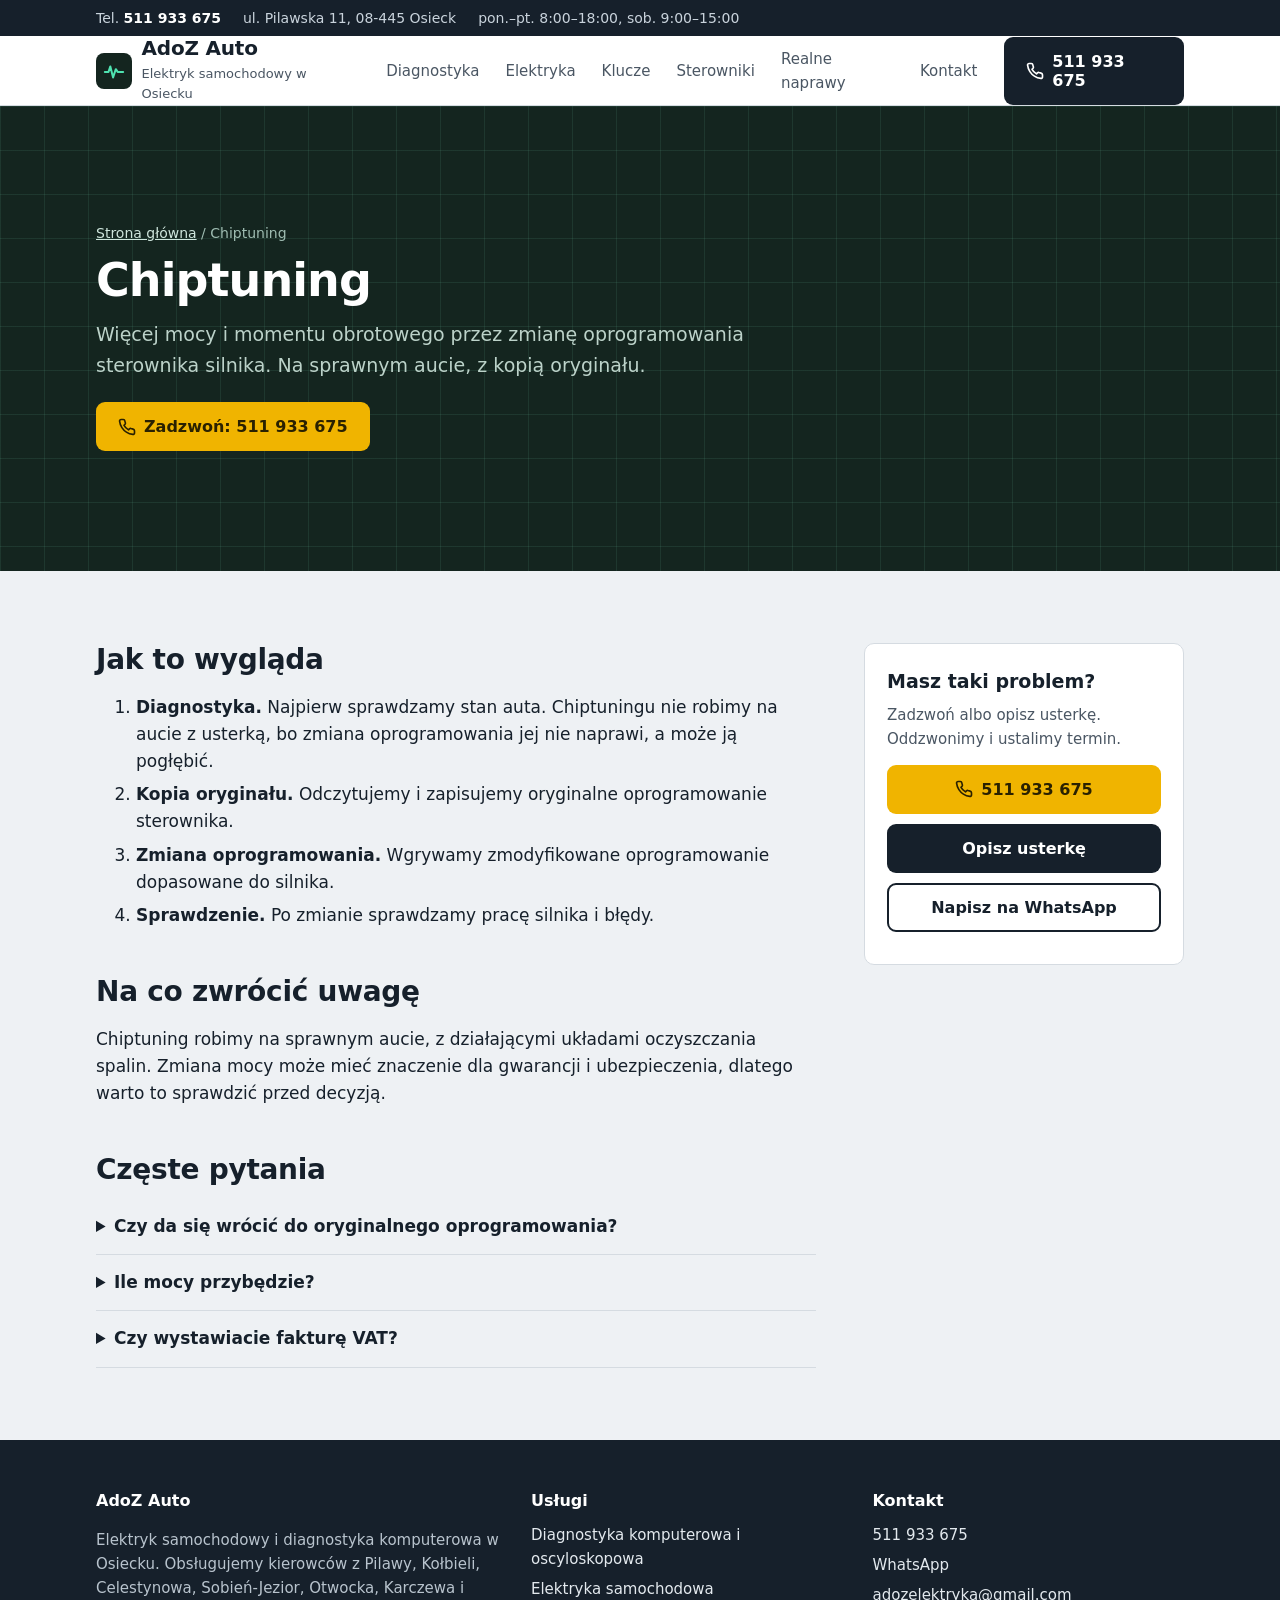
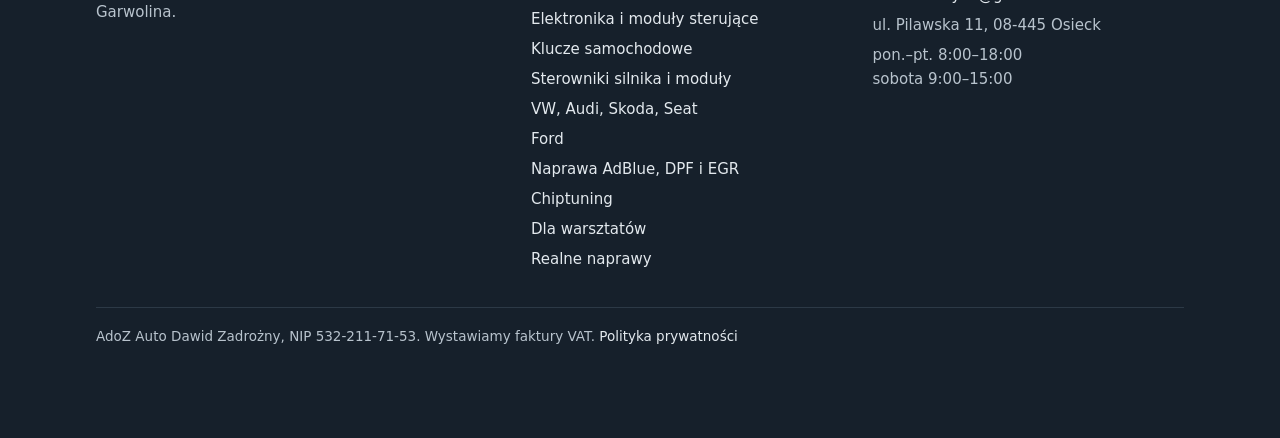
==== chiptuning.html @ 69044831 "Strona adozelektryka.pl na GitHub Pages Wszystkie podstrony usług, formularze otwierające WhatsApp z" ====
<!doctype html>
<html lang="pl" class="no-js">
<head>
<meta charset="utf-8">
<meta name="viewport" content="width=device-width,initial-scale=1">
<title>Chiptuning Osieck, Otwock, Garwolin | AdoZ Auto</title>
<meta name="description" content="Chiptuning, czyli zmiana oprogramowania sterownika silnika. Kopia oryginalnego oprogramowania przed zmianą, możliwość powrotu do ustawień seryjnych. Osieck i okolice.">
<link rel="canonical" href="https://adozelektryka.pl/chiptuning.html">
<meta property="og:type" content="website">
<meta property="og:locale" content="pl_PL">
<meta property="og:site_name" content="AdoZ Auto">
<meta property="og:title" content="Chiptuning Osieck, Otwock, Garwolin | AdoZ Auto">
<meta property="og:description" content="Chiptuning, czyli zmiana oprogramowania sterownika silnika. Kopia oryginalnego oprogramowania przed zmianą, możliwość powrotu do ustawień seryjnych. Osieck i okolice.">
<meta property="og:url" content="https://adozelektryka.pl/chiptuning.html">
<meta name="theme-color" content="#14251f">
<link rel="icon" href="favicon.svg" type="image/svg+xml">
<link rel="stylesheet" href="style.css">
<script type="application/ld+json">{"@context": "https://schema.org", "@type": "AutoRepair", "name": "AdoZ Auto — Elektryk Samochodowy Osieck", "url": "https://adozelektryka.pl/", "telephone": "+48511933675", "email": "adozelektryka@gmail.com", "address": {"@type": "PostalAddress", "streetAddress": "Pilawska 11", "postalCode": "08-445", "addressLocality": "Osieck", "addressRegion": "mazowieckie", "addressCountry": "PL"}, "openingHoursSpecification": [{"@type": "OpeningHoursSpecification", "dayOfWeek": ["Monday", "Tuesday", "Wednesday", "Thursday", "Friday"], "opens": "08:00", "closes": "18:00"}, {"@type": "OpeningHoursSpecification", "dayOfWeek": "Saturday", "opens": "09:00", "closes": "15:00"}], "areaServed": ["Osieck", "Pilawa", "Kołbiel", "Celestynów", "Sobienie-Jeziory", "Otwock", "Karczew", "Garwolin", "Góra Kalwaria"], "priceRange": "$$", "vatID": "PL5322117153"}</script>
</head>
<body>
<a class="skip" href="#tresc">Przejdź do treści</a>
<div class="topbar"><div class="wrap">
<span>Tel. <a href="tel:+48511933675">511 933 675</a></span>
<span>ul. Pilawska 11, 08-445 Osieck</span>
<span>pon.–pt. 8:00–18:00, sob. 9:00–15:00</span>
</div></div>
<header class="site-header"><div class="wrap">
<a class="brand" href="./"><span class="brand-mark"><svg width="22" height="22" viewBox="0 0 24 24" fill="none" stroke="#4fe3b0" stroke-width="2.2" stroke-linecap="round" stroke-linejoin="round" aria-hidden="true"><path d="M2 13h4l2-6 3 12 3-9 2 3h6"/></svg></span><span><span class="brand-name">AdoZ Auto</span><span class="brand-sub">Elektryk samochodowy w Osiecku</span></span></a>
<button class="nav-toggle" aria-expanded="false" aria-controls="nav">Menu</button>
<nav class="nav" id="nav" aria-label="Główne menu"><a href="diagnostyka-komputerowa.html">Diagnostyka</a><a href="elektryka-samochodowa.html">Elektryka</a><a href="klucze-samochodowe.html">Klucze</a><a href="sterowniki-i-moduly.html">Sterowniki</a><a href="realne-naprawy.html">Realne naprawy</a><a href="kontakt.html">Kontakt</a></nav>
<a class="btn btn-dark header-call" href="tel:+48511933675"><svg width="18" height="18" viewBox="0 0 24 24" fill="none" stroke="currentColor" stroke-width="2.2" stroke-linecap="round" stroke-linejoin="round" aria-hidden="true"><path d="M22 16.9v3a2 2 0 0 1-2.2 2 19.8 19.8 0 0 1-8.6-3.1 19.5 19.5 0 0 1-6-6A19.8 19.8 0 0 1 2.1 4.2 2 2 0 0 1 4.1 2h3a2 2 0 0 1 2 1.7c.1.9.4 1.8.7 2.7a2 2 0 0 1-.5 2.1L8 9.8a16 16 0 0 0 6 6l1.3-1.3a2 2 0 0 1 2.1-.4c.9.3 1.8.6 2.7.7a2 2 0 0 1 1.7 2z"/></svg>511 933 675</a>
</div></header>
<main id="tresc">

<section class="page-hero"><div class="wrap">
<div class="crumbs"><a href="./">Strona główna</a> / Chiptuning</div>
<h1>Chiptuning</h1><p>Więcej mocy i momentu obrotowego przez zmianę oprogramowania sterownika silnika. Na sprawnym aucie, z kopią oryginału.</p>
<a class="btn btn-wire" href="tel:+48511933675"><svg width="18" height="18" viewBox="0 0 24 24" fill="none" stroke="currentColor" stroke-width="2.2" stroke-linecap="round" stroke-linejoin="round" aria-hidden="true"><path d="M22 16.9v3a2 2 0 0 1-2.2 2 19.8 19.8 0 0 1-8.6-3.1 19.5 19.5 0 0 1-6-6A19.8 19.8 0 0 1 2.1 4.2 2 2 0 0 1 4.1 2h3a2 2 0 0 1 2 1.7c.1.9.4 1.8.7 2.7a2 2 0 0 1-.5 2.1L8 9.8a16 16 0 0 0 6 6l1.3-1.3a2 2 0 0 1 2.1-.4c.9.3 1.8.6 2.7.7a2 2 0 0 1 1.7 2z"/></svg>Zadzwoń: 511 933 675</a>
</div></section>
<section><div class="wrap layout"><article class="prose"><h2>Jak to wygląda</h2>
<ol>
<li><strong>Diagnostyka.</strong> Najpierw sprawdzamy stan auta. Chiptuningu nie robimy na aucie z usterką, bo zmiana oprogramowania jej nie naprawi, a może ją pogłębić.</li>
<li><strong>Kopia oryginału.</strong> Odczytujemy i zapisujemy oryginalne oprogramowanie sterownika.</li>
<li><strong>Zmiana oprogramowania.</strong> Wgrywamy zmodyfikowane oprogramowanie dopasowane do silnika.</li>
<li><strong>Sprawdzenie.</strong> Po zmianie sprawdzamy pracę silnika i błędy.</li>
</ol>
<h2>Na co zwrócić uwagę</h2>
<p>Chiptuning robimy na sprawnym aucie, z działającymi układami oczyszczania spalin. Zmiana mocy może mieć znaczenie dla gwarancji i ubezpieczenia, dlatego warto to sprawdzić przed decyzją.</p>
<h2>Częste pytania</h2>
<details><summary>Czy da się wrócić do oryginalnego oprogramowania?</summary><p>Tak. Przed zmianą zapisujemy kopię oryginału.</p></details>
<details><summary>Ile mocy przybędzie?</summary><p>To zależy od silnika i jego stanu. Zadzwoń i podaj model, rok i silnik.</p></details>
<details><summary>Czy wystawiacie fakturę VAT?</summary><p>Tak, dla klientów prywatnych i firm.</p></details></article><aside class="aside"><h2>Masz taki problem?</h2><p>Zadzwoń albo opisz usterkę. Oddzwonimy i ustalimy termin.</p>
<a class="btn btn-wire" href="tel:+48511933675"><svg width="18" height="18" viewBox="0 0 24 24" fill="none" stroke="currentColor" stroke-width="2.2" stroke-linecap="round" stroke-linejoin="round" aria-hidden="true"><path d="M22 16.9v3a2 2 0 0 1-2.2 2 19.8 19.8 0 0 1-8.6-3.1 19.5 19.5 0 0 1-6-6A19.8 19.8 0 0 1 2.1 4.2 2 2 0 0 1 4.1 2h3a2 2 0 0 1 2 1.7c.1.9.4 1.8.7 2.7a2 2 0 0 1-.5 2.1L8 9.8a16 16 0 0 0 6 6l1.3-1.3a2 2 0 0 1 2.1-.4c.9.3 1.8.6 2.7.7a2 2 0 0 1 1.7 2z"/></svg>511 933 675</a>
<a class="btn btn-dark" href="kontakt.html#zgloszenie">Opisz usterkę</a>
<a class="btn btn-line" href="https://wa.me/48511933675">Napisz na WhatsApp</a></aside></div></section>
</main>
<footer class="site-footer"><div class="wrap">
<div class="cols">
<div>
<h2>AdoZ Auto</h2>
<p>Elektryk samochodowy i diagnostyka komputerowa w Osiecku. Obsługujemy kierowców z Pilawy, Kołbieli, Celestynowa, Sobień-Jezior, Otwocka, Karczewa i Garwolina.</p>
</div>
<div>
<h2>Usługi</h2>
<ul>
<li><a href="diagnostyka-komputerowa.html">Diagnostyka komputerowa i oscyloskopowa</a></li>
<li><a href="elektryka-samochodowa.html">Elektryka samochodowa</a></li>
<li><a href="elektronika-moduly.html">Elektronika i moduły sterujące</a></li>
<li><a href="klucze-samochodowe.html">Klucze samochodowe</a></li>
<li><a href="sterowniki-i-moduly.html">Sterowniki silnika i moduły</a></li>
<li><a href="vag-diagnostyka-i-kodowanie.html">VW, Audi, Skoda, Seat</a></li>
<li><a href="ford-diagnostyka-i-programowanie.html">Ford</a></li>
<li><a href="naprawa-adblue-dpf-egr.html">Naprawa AdBlue, DPF i EGR</a></li>
<li><a href="chiptuning.html">Chiptuning</a></li>
<li><a href="dla-warsztatow.html">Dla warsztatów</a></li>
<li><a href="realne-naprawy.html">Realne naprawy</a></li>
</ul>
</div>
<div>
<h2>Kontakt</h2>
<ul>
<li><a href="tel:+48511933675">511 933 675</a></li>
<li><a href="https://wa.me/48511933675">WhatsApp</a></li>
<li><a href="mailto:adozelektryka@gmail.com">adozelektryka@gmail.com</a></li>
<li>ul. Pilawska 11, 08-445 Osieck</li>
<li>pon.–pt. 8:00–18:00<br>sobota 9:00–15:00</li>
</ul>
</div>
</div>
<div class="legal">AdoZ Auto Dawid Zadrożny, NIP 532-211-71-53. Wystawiamy faktury VAT. <a href="polityka-prywatnosci.html">Polityka prywatności</a></div>
</div></footer>
<div class="callbar"><a class="btn btn-wire" href="tel:+48511933675"><svg width="18" height="18" viewBox="0 0 24 24" fill="none" stroke="currentColor" stroke-width="2.2" stroke-linecap="round" stroke-linejoin="round" aria-hidden="true"><path d="M22 16.9v3a2 2 0 0 1-2.2 2 19.8 19.8 0 0 1-8.6-3.1 19.5 19.5 0 0 1-6-6A19.8 19.8 0 0 1 2.1 4.2 2 2 0 0 1 4.1 2h3a2 2 0 0 1 2 1.7c.1.9.4 1.8.7 2.7a2 2 0 0 1-.5 2.1L8 9.8a16 16 0 0 0 6 6l1.3-1.3a2 2 0 0 1 2.1-.4c.9.3 1.8.6 2.7.7a2 2 0 0 1 1.7 2z"/></svg>Zadzwoń</a><a class="btn btn-dark" href="kontakt.html#zgloszenie">Zgłoś usterkę</a></div>
<script src="main.js"></script>
</body>
</html>
---- style.css ----
/* AdoZ Auto — elektryk samochodowy Osieck */
:root{
  --ink:#16202b;
  --ink-soft:#4a5663;
  --paper:#eef1f4;
  --card:#ffffff;
  --line:#d5dbe1;
  --scope:#14251f;
  --scope-grid:rgba(120,220,180,.10);
  --trace:#4fe3b0;
  --wire:#f0b400;
  --wire-ink:#2a2100;
  --ok:#1d7a52;
  --err:#b42318;
  --radius:10px;
  --max:1120px;
  --font:system-ui,-apple-system,"Segoe UI",Roboto,"Helvetica Neue",Arial,sans-serif;
}
*{box-sizing:border-box}
[hidden]{display:none!important}
html{scroll-behavior:smooth}
@media (prefers-reduced-motion:reduce){html{scroll-behavior:auto}*{animation:none!important;transition:none!important}}
body{margin:0;font-family:var(--font);color:var(--ink);background:var(--paper);font-size:17px;line-height:1.6;-webkit-font-smoothing:antialiased}
img{max-width:100%;height:auto;display:block}
a{color:inherit}
:focus-visible{outline:3px solid var(--wire);outline-offset:2px;border-radius:4px}
.wrap{max-width:var(--max);margin:0 auto;padding:0 16px}
.skip{position:absolute;left:-9999px}.skip:focus{left:16px;top:8px;background:#fff;padding:8px 12px;z-index:100}

/* top bar */
.topbar{background:var(--ink);color:#c9d3dc;font-size:14px}
.topbar .wrap{display:flex;flex-wrap:wrap;gap:4px 22px;padding-top:7px;padding-bottom:7px}
.topbar a{color:#fff;text-decoration:none;font-weight:600}

/* header */
.site-header{background:var(--card);border-bottom:1px solid var(--line);position:sticky;top:0;z-index:50}
.site-header .wrap{display:flex;align-items:center;justify-content:space-between;gap:16px;min-height:64px}
.brand{display:flex;align-items:center;gap:10px;text-decoration:none}
.brand-mark{width:36px;height:36px;border-radius:8px;background:var(--scope);display:grid;place-items:center}
.brand-name{font-weight:800;font-size:20px;letter-spacing:-.01em;line-height:1.1}
.brand-sub{display:block;font-size:13px;font-weight:500;color:var(--ink-soft)}
.nav{display:flex;gap:4px;align-items:center}
.nav a{text-decoration:none;padding:8px 11px;border-radius:8px;font-size:15px;font-weight:500;color:var(--ink-soft)}
.nav a:hover,.nav a[aria-current=page]{color:var(--ink);background:var(--paper)}
.nav-toggle{display:none;background:none;border:1px solid var(--line);border-radius:8px;padding:8px 12px;font:inherit;font-size:15px;cursor:pointer}
@media (max-width:900px){
  .nav-toggle{display:block}
  .nav{display:none;position:absolute;top:100%;left:0;right:0;background:var(--card);flex-direction:column;align-items:stretch;padding:8px 16px 16px;border-bottom:1px solid var(--line)}
  .nav.open{display:flex}
  .nav a{padding:12px}
}

/* buttons */
.btn{display:inline-flex;align-items:center;justify-content:center;gap:8px;padding:13px 20px;border-radius:9px;font:inherit;font-weight:700;font-size:16px;text-decoration:none;border:2px solid transparent;cursor:pointer;line-height:1.2}
.btn-wire{background:var(--wire);color:var(--wire-ink)}
.btn-wire:hover{background:#ffc61a}
.btn-line{border-color:currentColor;color:inherit;background:transparent}
.btn-line:hover{background:rgba(255,255,255,.08)}
.btn-dark{background:var(--ink);color:#fff}
.btn-dark:hover{background:#26323f}
.btn svg{flex:none}

/* hero — the scope screen */
.hero{background:var(--scope);color:#e8f2ee;position:relative;overflow:hidden}
.hero::before{content:"";position:absolute;inset:0;background-image:linear-gradient(var(--scope-grid) 1px,transparent 1px),linear-gradient(90deg,var(--scope-grid) 1px,transparent 1px);background-size:44px 44px;pointer-events:none}
.hero .wrap{position:relative;display:grid;grid-template-columns:1.25fr .9fr;gap:40px;padding-top:56px;padding-bottom:110px}
.hero h1{font-size:clamp(32px,5vw,52px);line-height:1.08;letter-spacing:-.02em;margin:0 0 18px;color:#fff;max-width:16ch}
.hero .lead{font-size:19px;color:#bcd2c9;max-width:56ch;margin:0 0 26px}
.hero-actions{display:flex;flex-wrap:wrap;gap:12px;margin-bottom:26px}
.hero-facts{list-style:none;margin:0;padding:0;display:flex;flex-wrap:wrap;gap:10px 26px;font-size:15px;color:#bcd2c9}
.hero-facts strong{color:#fff}
.trace{position:absolute;left:0;right:0;bottom:0;height:120px;width:100%}
.trace path{fill:none;stroke:var(--trace);stroke-width:2.2;stroke-linejoin:round;filter:drop-shadow(0 0 6px rgba(79,227,176,.55))}
@media (prefers-reduced-motion:no-preference){
  .trace path{stroke-dasharray:2600;stroke-dashoffset:2600;animation:draw 2.4s ease-out .2s forwards}
  @keyframes draw{to{stroke-dashoffset:0}}
}
@media (max-width:900px){.hero .wrap{grid-template-columns:1fr;padding-top:36px;gap:28px}}

/* callback card */
.callback{background:var(--card);color:var(--ink);border-radius:var(--radius);padding:24px;align-self:start;box-shadow:0 12px 40px rgba(0,0,0,.35)}
.callback h2{font-size:21px;margin:0 0 4px;line-height:1.25}
.callback p{margin:0 0 16px;color:var(--ink-soft);font-size:15px}

/* forms */
label{display:block;font-weight:600;font-size:15px;margin:0 0 6px}
.field{margin-bottom:14px}
input[type=text],input[type=tel],input[type=email],select,textarea{width:100%;font:inherit;font-size:16px;padding:12px 13px;border:1.5px solid var(--line);border-radius:8px;background:#fff;color:var(--ink)}
input:focus,select:focus,textarea:focus{outline:none;border-color:var(--ink)}
textarea{min-height:110px;resize:vertical}
.hint{font-weight:400;color:var(--ink-soft);font-size:14px}
.consent{display:flex;gap:10px;align-items:flex-start;font-size:13.5px;line-height:1.45;color:var(--ink-soft);font-weight:400;margin:6px 0 16px}
.consent input{margin-top:3px;width:18px;height:18px;flex:none}
.hp{position:absolute;left:-10000px;width:1px;height:1px;overflow:hidden}
.form-error{color:var(--err);font-size:14px;margin:-6px 0 12px;display:none}
.form-error.show{display:block}

/* sections */
section{padding:72px 0}
.section-head{max-width:680px;margin-bottom:34px}
.section-head h2{font-size:clamp(26px,3.4vw,36px);line-height:1.15;letter-spacing:-.015em;margin:0 0 10px}
.section-head p{margin:0;color:var(--ink-soft);font-size:18px}
.alt{background:var(--card)}

/* services */
.services{display:grid;grid-template-columns:repeat(3,1fr);gap:20px}
.service{background:var(--card);border:1px solid var(--line);border-radius:var(--radius);padding:26px;display:flex;flex-direction:column;text-decoration:none}
.service:hover{border-color:var(--ink)}
.service h3{font-size:21px;margin:14px 0 8px;line-height:1.25}
.service p{margin:0 0 16px;color:var(--ink-soft);font-size:16px}
.service .more{margin-top:auto;font-weight:700;text-decoration:underline;text-underline-offset:3px}
.ico{width:46px;height:46px;border-radius:9px;background:var(--scope);display:grid;place-items:center}
@media (max-width:900px){.services{grid-template-columns:1fr}}

/* symptoms */
.symptoms{display:grid;grid-template-columns:repeat(2,1fr);gap:0 40px;list-style:none;margin:0;padding:0}
.symptoms li{padding:15px 0 15px 30px;border-bottom:1px solid var(--line);position:relative}
.symptoms li::before{content:"";position:absolute;left:0;top:23px;width:14px;height:8px;border-left:2px solid var(--ok);border-bottom:2px solid var(--ok);transform:rotate(-45deg)}
.symptoms strong{display:block}
.symptoms span{color:var(--ink-soft);font-size:15px}
@media (max-width:760px){.symptoms{grid-template-columns:1fr}}

/* process — a real sequence */
.steps{counter-reset:s;display:grid;grid-template-columns:repeat(4,1fr);gap:0;list-style:none;margin:0;padding:0;border-top:3px solid var(--ink)}
.steps li{counter-increment:s;padding:22px 22px 6px 0}
.steps li::before{content:counter(s);display:grid;place-items:center;width:34px;height:34px;border-radius:50%;background:var(--wire);color:var(--wire-ink);font-weight:800;margin:-40px 0 14px}
.steps h3{margin:0 0 6px;font-size:19px}
.steps p{margin:0;color:var(--ink-soft);font-size:15.5px}
@media (max-width:900px){.steps{grid-template-columns:1fr 1fr;row-gap:30px}}
@media (max-width:560px){.steps{grid-template-columns:1fr}}

/* reasons */
.reasons{display:grid;grid-template-columns:repeat(2,1fr);gap:22px 40px}
.reasons h3{margin:0 0 4px;font-size:19px}
.reasons p{margin:0;color:var(--ink-soft)}
@media (max-width:760px){.reasons{grid-template-columns:1fr}}

/* reviews band */
.reviews{background:var(--ink);color:#fff;border-radius:var(--radius);padding:34px;display:flex;flex-wrap:wrap;align-items:center;justify-content:space-between;gap:20px}
.reviews .score{font-size:46px;font-weight:800;line-height:1}
.stars{color:var(--wire);font-size:22px;letter-spacing:2px}
.reviews p{margin:4px 0 0;color:#c9d3dc}
.reviews .btns{display:flex;flex-wrap:wrap;gap:10px}

/* multistep form */
.ticket{background:var(--card);border:1px solid var(--line);border-radius:var(--radius);padding:30px;max-width:760px}
.progress{display:flex;gap:6px;margin-bottom:22px}
.progress span{flex:1;height:5px;border-radius:3px;background:var(--line)}
.progress span.on{background:var(--ink)}
.step-title{font-size:22px;margin:0 0 4px}
.step-sub{margin:0 0 20px;color:var(--ink-soft)}
.fs{border:0;padding:0;margin:0;min-width:0}
.fs[hidden]{display:none}
.grid2{display:grid;grid-template-columns:1fr 1fr;gap:0 16px}
@media (max-width:560px){.grid2{grid-template-columns:1fr}}
.chips{display:flex;flex-wrap:wrap;gap:8px;margin-bottom:16px}
.chip{position:relative}
.chip input{position:absolute;opacity:0}
.chip span{display:inline-block;padding:9px 14px;border:1.5px solid var(--line);border-radius:999px;font-size:15px;cursor:pointer;background:#fff;font-weight:500}
.chip input:checked+span{background:var(--ink);border-color:var(--ink);color:#fff}
.chip input:focus-visible+span{outline:3px solid var(--wire);outline-offset:2px}
.legend{font-weight:600;font-size:15px;margin:0 0 8px}
.step-nav{display:flex;justify-content:space-between;gap:12px;margin-top:8px}
.no-js .fs[hidden]{display:block!important}
.no-js .step-nav,.no-js .progress{display:none}

/* contact */
.contact-grid{display:grid;grid-template-columns:1fr 1.2fr;gap:30px;align-items:start}
@media (max-width:900px){.contact-grid{grid-template-columns:1fr}}
.contact-list{list-style:none;margin:0 0 22px;padding:0}
.contact-list li{padding:12px 0;border-bottom:1px solid var(--line)}
.contact-list .k{display:block;font-size:14px;color:var(--ink-soft)}
.contact-list a{font-weight:700;font-size:18px;text-decoration:none}
.hours{width:100%;border-collapse:collapse;font-size:16px}
.hours td{padding:6px 0}.hours td:last-child{text-align:right;font-weight:600}
.map{width:100%;aspect-ratio:4/3;border:0;border-radius:var(--radius);background:#dfe5ea}

/* subpages */
.page-hero{background:var(--scope);color:#e8f2ee;position:relative;overflow:hidden}
.page-hero::before{content:"";position:absolute;inset:0;background-image:linear-gradient(var(--scope-grid) 1px,transparent 1px),linear-gradient(90deg,var(--scope-grid) 1px,transparent 1px);background-size:44px 44px}
.page-hero .wrap{position:relative;padding-top:44px;padding-bottom:48px}
.crumbs{font-size:14px;color:#9fbdb2;margin-bottom:10px}
.crumbs a{color:#cfe6dd}
.page-hero h1{font-size:clamp(30px,4.4vw,46px);line-height:1.1;letter-spacing:-.02em;margin:0 0 14px;color:#fff;max-width:20ch}
.page-hero p{font-size:19px;color:#bcd2c9;max-width:60ch;margin:0 0 22px}
.prose{max-width:720px}
.prose h2{font-size:28px;line-height:1.2;margin:46px 0 12px;letter-spacing:-.01em}
.prose h2:first-child{margin-top:0}
.prose h3{font-size:20px;margin:26px 0 6px}
.prose ul{padding-left:20px}.prose li{margin:6px 0}
.layout{display:grid;grid-template-columns:1fr 320px;gap:44px;align-items:start}
.aside{position:sticky;top:90px;background:var(--card);border:1px solid var(--line);border-radius:var(--radius);padding:22px}
.aside h2{font-size:19px;margin:0 0 6px}
.aside p{margin:0 0 14px;color:var(--ink-soft);font-size:15px}
.aside .btn{width:100%;margin-bottom:10px}
@media (max-width:900px){.layout{grid-template-columns:1fr}.aside{position:static}}
details{border-bottom:1px solid var(--line);padding:14px 0}
summary{font-weight:700;cursor:pointer;font-size:17px}
details p{margin:10px 0 0;color:var(--ink-soft)}
.empty{background:var(--card);border:1.5px dashed var(--line);border-radius:var(--radius);padding:34px;max-width:720px}
.empty h2{margin:0 0 8px;font-size:22px}
.empty p{margin:0 0 18px;color:var(--ink-soft)}

/* footer */
.site-footer{background:var(--ink);color:#b8c3cd;font-size:15px;padding:48px 0 90px}
.site-footer .cols{display:grid;grid-template-columns:1.3fr 1fr 1fr;gap:30px}
.site-footer h2{color:#fff;font-size:16px;margin:0 0 10px}
.site-footer ul{list-style:none;padding:0;margin:0}
.site-footer li{margin:6px 0}
.site-footer a{color:#e3e9ee;text-decoration:none}
.site-footer a:hover{text-decoration:underline}
.legal{border-top:1px solid #2c3946;margin-top:30px;padding-top:18px;font-size:13.5px}
@media (max-width:760px){.site-footer .cols{grid-template-columns:1fr}}

@media (max-width:900px){.site-header .header-call{display:none}}
legend.step-title{font-weight:800;padding:0}

/* sticky mobile call bar */
.callbar{display:none}
@media (max-width:760px){
  .callbar{display:grid;grid-template-columns:1fr 1fr;gap:8px;position:fixed;left:0;right:0;bottom:0;padding:10px 12px calc(10px + env(safe-area-inset-bottom));background:var(--card);border-top:1px solid var(--line);z-index:60}
  .callbar .btn{padding:12px 10px;font-size:15px}
}
.form-note{font-size:13.5px;line-height:1.45;color:var(--ink-soft);margin:12px 0 0}
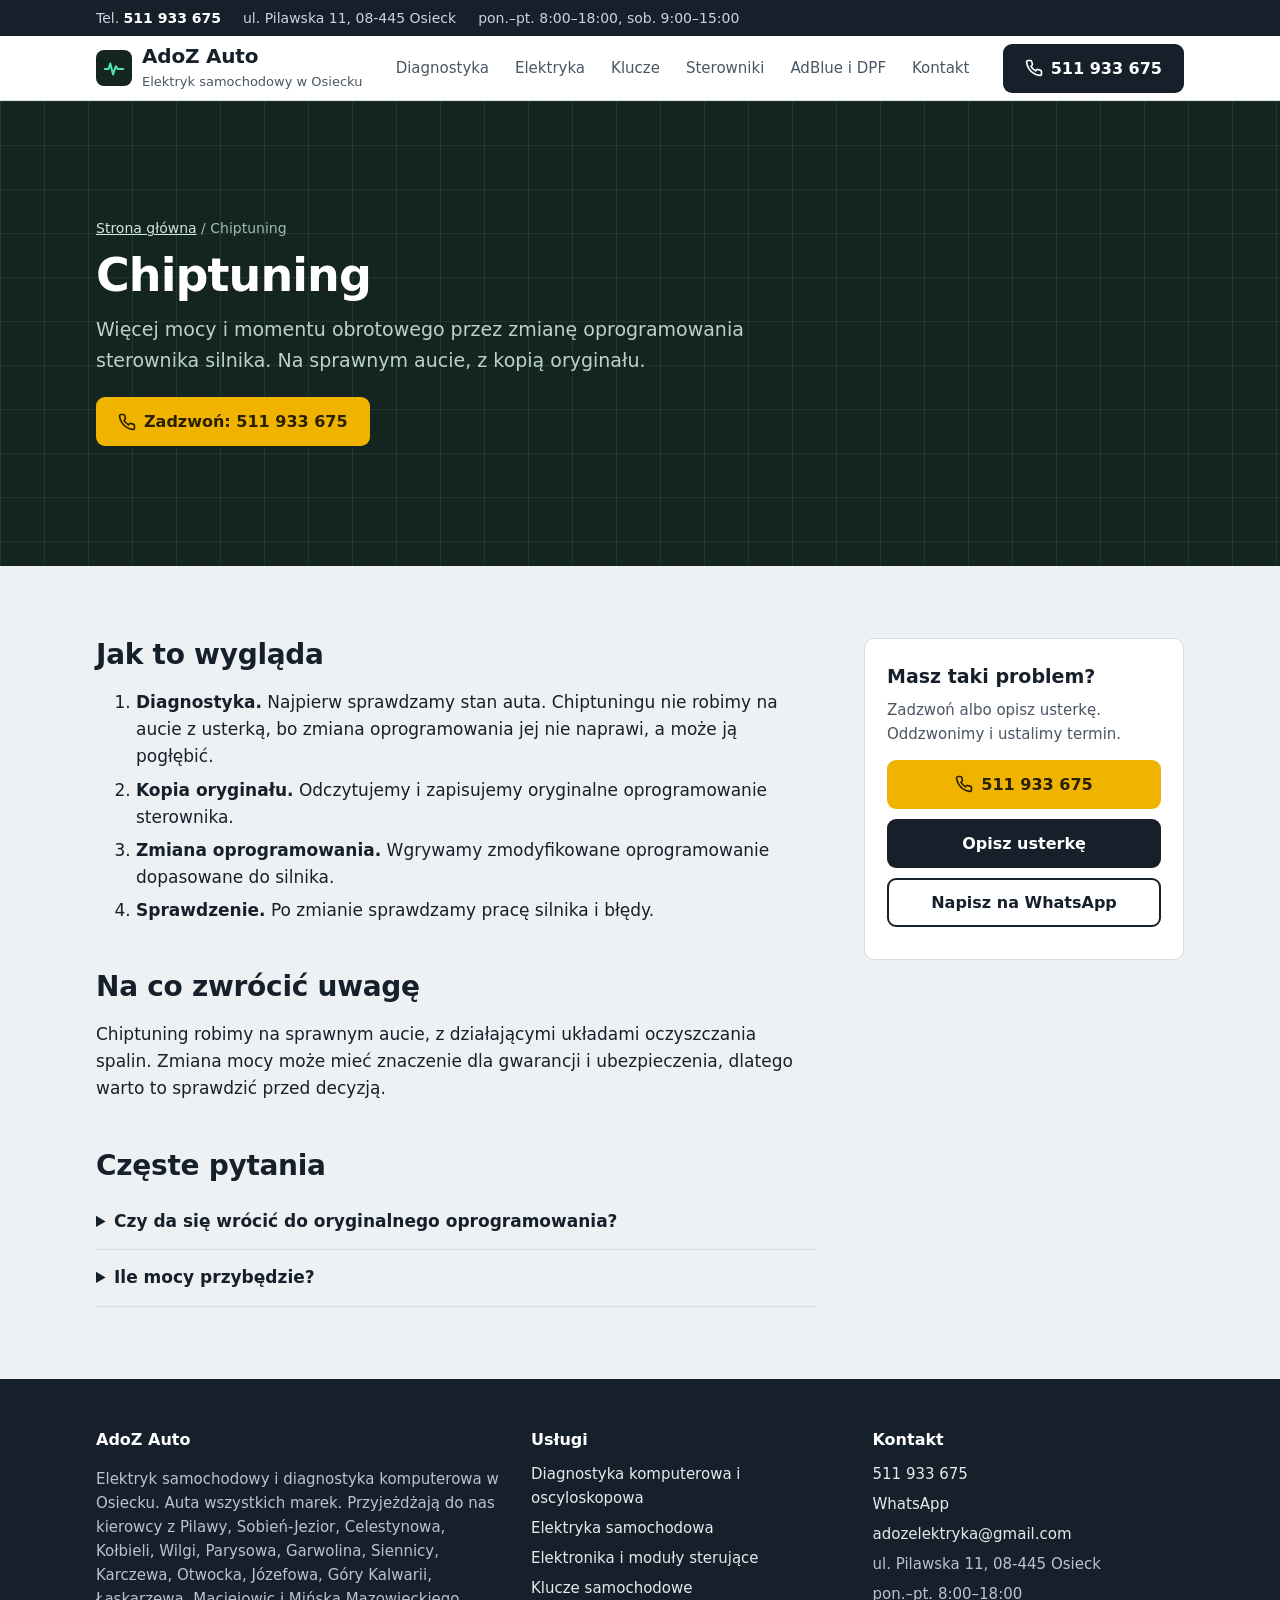
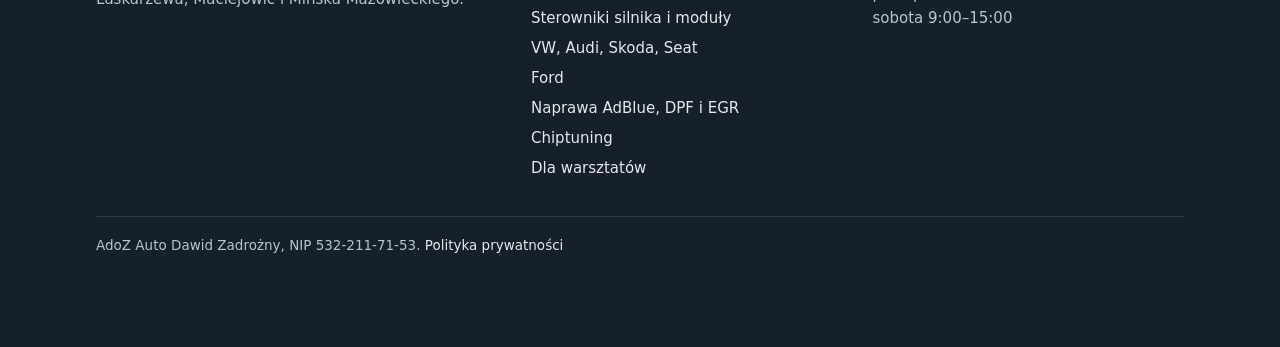
==== commit 3368e1bd: "Treść: bez faktury VAT, wszystkie marki, godziny w nagłówku, więcej miejscowości; Realne naprawy ukr" ====
--- a/chiptuning.html
+++ b/chiptuning.html
@@ -12,10 +12,15 @@
 <meta property="og:title" content="Chiptuning Osieck, Otwock, Garwolin | AdoZ Auto">
 <meta property="og:description" content="Chiptuning, czyli zmiana oprogramowania sterownika silnika. Kopia oryginalnego oprogramowania przed zmianą, możliwość powrotu do ustawień seryjnych. Osieck i okolice.">
 <meta property="og:url" content="https://adozelektryka.pl/chiptuning.html">
+<meta property="og:image" content="https://adozelektryka.pl/og.png">
+<meta property="og:image:width" content="1200">
+<meta property="og:image:height" content="630">
+<meta property="og:image:alt" content="AdoZ Auto, elektryk samochodowy w Osiecku, tel. 511 933 675">
+<meta name="twitter:card" content="summary_large_image">
 <meta name="theme-color" content="#14251f">
 <link rel="icon" href="favicon.svg" type="image/svg+xml">
 <link rel="stylesheet" href="style.css">
-<script type="application/ld+json">{"@context": "https://schema.org", "@type": "AutoRepair", "name": "AdoZ Auto — Elektryk Samochodowy Osieck", "url": "https://adozelektryka.pl/", "telephone": "+48511933675", "email": "adozelektryka@gmail.com", "address": {"@type": "PostalAddress", "streetAddress": "Pilawska 11", "postalCode": "08-445", "addressLocality": "Osieck", "addressRegion": "mazowieckie", "addressCountry": "PL"}, "openingHoursSpecification": [{"@type": "OpeningHoursSpecification", "dayOfWeek": ["Monday", "Tuesday", "Wednesday", "Thursday", "Friday"], "opens": "08:00", "closes": "18:00"}, {"@type": "OpeningHoursSpecification", "dayOfWeek": "Saturday", "opens": "09:00", "closes": "15:00"}], "areaServed": ["Osieck", "Pilawa", "Kołbiel", "Celestynów", "Sobienie-Jeziory", "Otwock", "Karczew", "Garwolin", "Góra Kalwaria"], "priceRange": "$$", "vatID": "PL5322117153"}</script>
+<script type="application/ld+json">{"@context": "https://schema.org", "@type": "AutoRepair", "name": "AdoZ Auto — Elektryk Samochodowy Osieck", "url": "https://adozelektryka.pl/", "telephone": "+48511933675", "email": "adozelektryka@gmail.com", "address": {"@type": "PostalAddress", "streetAddress": "Pilawska 11", "postalCode": "08-445", "addressLocality": "Osieck", "addressRegion": "mazowieckie", "addressCountry": "PL"}, "openingHoursSpecification": [{"@type": "OpeningHoursSpecification", "dayOfWeek": ["Monday", "Tuesday", "Wednesday", "Thursday", "Friday"], "opens": "08:00", "closes": "18:00"}, {"@type": "OpeningHoursSpecification", "dayOfWeek": "Saturday", "opens": "09:00", "closes": "15:00"}], "areaServed": ["Osieck", "Pilawa", "Sobienie-Jeziory", "Celestynów", "Kołbiel", "Wilga", "Parysów", "Garwolin", "Siennica", "Karczew", "Otwock", "Józefów", "Góra Kalwaria", "Łaskarzew", "Maciejowice", "Mińsk Mazowiecki"]}</script>
 </head>
 <body>
 <a class="skip" href="#tresc">Przejdź do treści</a>
@@ -27,7 +32,7 @@
 <header class="site-header"><div class="wrap">
 <a class="brand" href="./"><span class="brand-mark"><svg width="22" height="22" viewBox="0 0 24 24" fill="none" stroke="#4fe3b0" stroke-width="2.2" stroke-linecap="round" stroke-linejoin="round" aria-hidden="true"><path d="M2 13h4l2-6 3 12 3-9 2 3h6"/></svg></span><span><span class="brand-name">AdoZ Auto</span><span class="brand-sub">Elektryk samochodowy w Osiecku</span></span></a>
 <button class="nav-toggle" aria-expanded="false" aria-controls="nav">Menu</button>
-<nav class="nav" id="nav" aria-label="Główne menu"><a href="diagnostyka-komputerowa.html">Diagnostyka</a><a href="elektryka-samochodowa.html">Elektryka</a><a href="klucze-samochodowe.html">Klucze</a><a href="sterowniki-i-moduly.html">Sterowniki</a><a href="realne-naprawy.html">Realne naprawy</a><a href="kontakt.html">Kontakt</a></nav>
+<nav class="nav" id="nav" aria-label="Główne menu"><a href="diagnostyka-komputerowa.html">Diagnostyka</a><a href="elektryka-samochodowa.html">Elektryka</a><a href="klucze-samochodowe.html">Klucze</a><a href="sterowniki-i-moduly.html">Sterowniki</a><a href="naprawa-adblue-dpf-egr.html">AdBlue i DPF</a><a href="kontakt.html">Kontakt</a></nav>
 <a class="btn btn-dark header-call" href="tel:+48511933675"><svg width="18" height="18" viewBox="0 0 24 24" fill="none" stroke="currentColor" stroke-width="2.2" stroke-linecap="round" stroke-linejoin="round" aria-hidden="true"><path d="M22 16.9v3a2 2 0 0 1-2.2 2 19.8 19.8 0 0 1-8.6-3.1 19.5 19.5 0 0 1-6-6A19.8 19.8 0 0 1 2.1 4.2 2 2 0 0 1 4.1 2h3a2 2 0 0 1 2 1.7c.1.9.4 1.8.7 2.7a2 2 0 0 1-.5 2.1L8 9.8a16 16 0 0 0 6 6l1.3-1.3a2 2 0 0 1 2.1-.4c.9.3 1.8.6 2.7.7a2 2 0 0 1 1.7 2z"/></svg>511 933 675</a>
 </div></header>
 <main id="tresc">
@@ -48,8 +53,7 @@
 <p>Chiptuning robimy na sprawnym aucie, z działającymi układami oczyszczania spalin. Zmiana mocy może mieć znaczenie dla gwarancji i ubezpieczenia, dlatego warto to sprawdzić przed decyzją.</p>
 <h2>Częste pytania</h2>
 <details><summary>Czy da się wrócić do oryginalnego oprogramowania?</summary><p>Tak. Przed zmianą zapisujemy kopię oryginału.</p></details>
-<details><summary>Ile mocy przybędzie?</summary><p>To zależy od silnika i jego stanu. Zadzwoń i podaj model, rok i silnik.</p></details>
-<details><summary>Czy wystawiacie fakturę VAT?</summary><p>Tak, dla klientów prywatnych i firm.</p></details></article><aside class="aside"><h2>Masz taki problem?</h2><p>Zadzwoń albo opisz usterkę. Oddzwonimy i ustalimy termin.</p>
+<details><summary>Ile mocy przybędzie?</summary><p>To zależy od silnika i jego stanu. Zadzwoń i podaj model, rok i silnik.</p></details></article><aside class="aside"><h2>Masz taki problem?</h2><p>Zadzwoń albo opisz usterkę. Oddzwonimy i ustalimy termin.</p>
 <a class="btn btn-wire" href="tel:+48511933675"><svg width="18" height="18" viewBox="0 0 24 24" fill="none" stroke="currentColor" stroke-width="2.2" stroke-linecap="round" stroke-linejoin="round" aria-hidden="true"><path d="M22 16.9v3a2 2 0 0 1-2.2 2 19.8 19.8 0 0 1-8.6-3.1 19.5 19.5 0 0 1-6-6A19.8 19.8 0 0 1 2.1 4.2 2 2 0 0 1 4.1 2h3a2 2 0 0 1 2 1.7c.1.9.4 1.8.7 2.7a2 2 0 0 1-.5 2.1L8 9.8a16 16 0 0 0 6 6l1.3-1.3a2 2 0 0 1 2.1-.4c.9.3 1.8.6 2.7.7a2 2 0 0 1 1.7 2z"/></svg>511 933 675</a>
 <a class="btn btn-dark" href="kontakt.html#zgloszenie">Opisz usterkę</a>
 <a class="btn btn-line" href="https://wa.me/48511933675">Napisz na WhatsApp</a></aside></div></section>
@@ -58,7 +62,7 @@
 <div class="cols">
 <div>
 <h2>AdoZ Auto</h2>
-<p>Elektryk samochodowy i diagnostyka komputerowa w Osiecku. Obsługujemy kierowców z Pilawy, Kołbieli, Celestynowa, Sobień-Jezior, Otwocka, Karczewa i Garwolina.</p>
+<p>Elektryk samochodowy i diagnostyka komputerowa w Osiecku. Auta wszystkich marek. Przyjeżdżają do nas kierowcy z Pilawy, Sobień-Jezior, Celestynowa, Kołbieli, Wilgi, Parysowa, Garwolina, Siennicy, Karczewa, Otwocka, Józefowa, Góry Kalwarii, Łaskarzewa, Maciejowic i Mińska Mazowieckiego.</p>
 </div>
 <div>
 <h2>Usługi</h2>
@@ -73,7 +77,6 @@
 <li><a href="naprawa-adblue-dpf-egr.html">Naprawa AdBlue, DPF i EGR</a></li>
 <li><a href="chiptuning.html">Chiptuning</a></li>
 <li><a href="dla-warsztatow.html">Dla warsztatów</a></li>
-<li><a href="realne-naprawy.html">Realne naprawy</a></li>
 </ul>
 </div>
 <div>
@@ -87,7 +90,7 @@
 </ul>
 </div>
 </div>
-<div class="legal">AdoZ Auto Dawid Zadrożny, NIP 532-211-71-53. Wystawiamy faktury VAT. <a href="polityka-prywatnosci.html">Polityka prywatności</a></div>
+<div class="legal">AdoZ Auto Dawid Zadrożny, NIP 532-211-71-53. <a href="polityka-prywatnosci.html">Polityka prywatności</a></div>
 </div></footer>
 <div class="callbar"><a class="btn btn-wire" href="tel:+48511933675"><svg width="18" height="18" viewBox="0 0 24 24" fill="none" stroke="currentColor" stroke-width="2.2" stroke-linecap="round" stroke-linejoin="round" aria-hidden="true"><path d="M22 16.9v3a2 2 0 0 1-2.2 2 19.8 19.8 0 0 1-8.6-3.1 19.5 19.5 0 0 1-6-6A19.8 19.8 0 0 1 2.1 4.2 2 2 0 0 1 4.1 2h3a2 2 0 0 1 2 1.7c.1.9.4 1.8.7 2.7a2 2 0 0 1-.5 2.1L8 9.8a16 16 0 0 0 6 6l1.3-1.3a2 2 0 0 1 2.1-.4c.9.3 1.8.6 2.7.7a2 2 0 0 1 1.7 2z"/></svg>Zadzwoń</a><a class="btn btn-dark" href="kontakt.html#zgloszenie">Zgłoś usterkę</a></div>
 <script src="main.js"></script>
--- a/style.css
+++ b/style.css
@@ -121,12 +121,14 @@
 @media (max-width:760px){.symptoms{grid-template-columns:1fr}}
 
 /* process — a real sequence */
-.steps{counter-reset:s;display:grid;grid-template-columns:repeat(4,1fr);gap:0;list-style:none;margin:0;padding:0;border-top:3px solid var(--ink)}
-.steps li{counter-increment:s;padding:22px 22px 6px 0}
+.steps{counter-reset:s;display:grid;grid-template-columns:repeat(4,1fr);gap:0;list-style:none;margin:0;padding:0}
+.steps li{counter-increment:s;padding:22px 22px 6px 0;--p:100%;background:linear-gradient(var(--ink),var(--ink)) left top/var(--p) 3px no-repeat,linear-gradient(var(--line),var(--line)) left top/100% 3px no-repeat;transition:background-size .9s cubic-bezier(.2,.7,.2,1),opacity .6s ease,transform .6s cubic-bezier(.2,.7,.2,1)}
+.steps li.reveal:not(.in){background-size:0 3px,100% 3px}
 .steps li::before{content:counter(s);display:grid;place-items:center;width:34px;height:34px;border-radius:50%;background:var(--wire);color:var(--wire-ink);font-weight:800;margin:-40px 0 14px}
 .steps h3{margin:0 0 6px;font-size:19px}
 .steps p{margin:0;color:var(--ink-soft);font-size:15.5px}
-@media (max-width:900px){.steps{grid-template-columns:1fr 1fr;row-gap:30px}}
+@media (max-width:900px){.steps{grid-template-columns:1fr 1fr;row-gap:40px}
+  .steps li:nth-child(1){--p:25%}.steps li:nth-child(2){--p:50%}.steps li:nth-child(3){--p:75%}.steps li:nth-child(4){--p:100%}}
 @media (max-width:560px){.steps{grid-template-columns:1fr}}
 
 /* reasons */
@@ -222,3 +224,39 @@
   .callbar .btn{padding:12px 10px;font-size:15px}
 }
 .form-note{font-size:13.5px;line-height:1.45;color:var(--ink-soft);margin:12px 0 0}
+/* karuzela opinii */
+.rv{margin-top:28px;position:relative}
+.rv-track{display:flex;gap:18px;overflow-x:auto;scroll-snap-type:x mandatory;scroll-behavior:smooth;padding:4px 2px 8px;scrollbar-width:none}
+.rv-track::-webkit-scrollbar{display:none}
+.rv-card{flex:0 0 calc((100% - 36px)/3);scroll-snap-align:start;margin:0;background:var(--card);border:1px solid var(--line);border-radius:var(--radius);padding:22px;display:flex;flex-direction:column}
+.rv-stars{color:var(--wire);font-size:20px;letter-spacing:2px}
+.rv-card blockquote{margin:10px 0 14px;flex:1}
+.rv-card blockquote p{margin:0 0 8px;font-size:16px;line-height:1.55}
+.rv-card figcaption{font-weight:700;font-size:15px}
+.rv-nav{display:flex;gap:10px;justify-content:flex-end;margin-top:10px}
+.rv-btn{width:44px;height:44px;border-radius:50%;border:1.5px solid var(--line);background:var(--card);font-size:20px;cursor:pointer;color:var(--ink)}
+.rv-btn:hover{border-color:var(--ink)}
+@media (max-width:900px){.rv-card{flex-basis:calc((100% - 18px)/2)}}
+@media (max-width:600px){.rv-card{flex-basis:86%}}
+/* przyciski wysyłki */
+.send-btns{display:flex;gap:10px;flex-wrap:wrap}
+.send-btns .btn{flex:1 1 auto;justify-content:center}
+.callback .send-btns .btn{flex:1 1 0}
+/* animacje */
+html .reveal{opacity:0;transform:translateY(22px);transition:opacity .6s ease,transform .6s cubic-bezier(.2,.7,.2,1)}
+html .reveal.in{opacity:1;transform:none}
+.hero h1,.hero .lead,.hero-actions,.hero-facts,.callback{animation:wejscie .7s cubic-bezier(.2,.7,.2,1) both}
+.hero .lead{animation-delay:.08s}.hero-actions{animation-delay:.16s}.hero-facts{animation-delay:.24s}.callback{animation-delay:.2s}
+@keyframes wejscie{from{opacity:0;transform:translateY(18px)}to{opacity:1;transform:none}}
+.service,.btn,.rv-card{transition:transform .2s ease,box-shadow .2s ease,background-color .2s,border-color .2s}
+.service:hover{transform:translateY(-3px);box-shadow:0 14px 30px rgba(22,32,43,.10)}
+.btn:active{transform:scale(.97)}
+html{scroll-behavior:smooth}
+.trace path{stroke-dasharray:2600;stroke-dashoffset:2600;animation:sygnal 2.4s .3s ease-out forwards}
+@keyframes sygnal{to{stroke-dashoffset:0}}
+@media (prefers-reduced-motion:reduce){html .reveal{opacity:1;transform:none}.trace path{stroke-dashoffset:0}}
+.brands-box{margin-top:32px;padding:24px;border:1px solid rgba(0,0,0,.1);border-radius:14px;background:#fff}
+.brands-box h3{margin:0 0 6px}
+.brands-box p{margin:0 0 14px;color:#4b5563}
+.brands{list-style:none;margin:0;padding:0;display:flex;flex-wrap:wrap;gap:8px}
+.brands li{padding:6px 12px;border-radius:999px;background:#eef2f0;font-weight:600;font-size:.95rem}
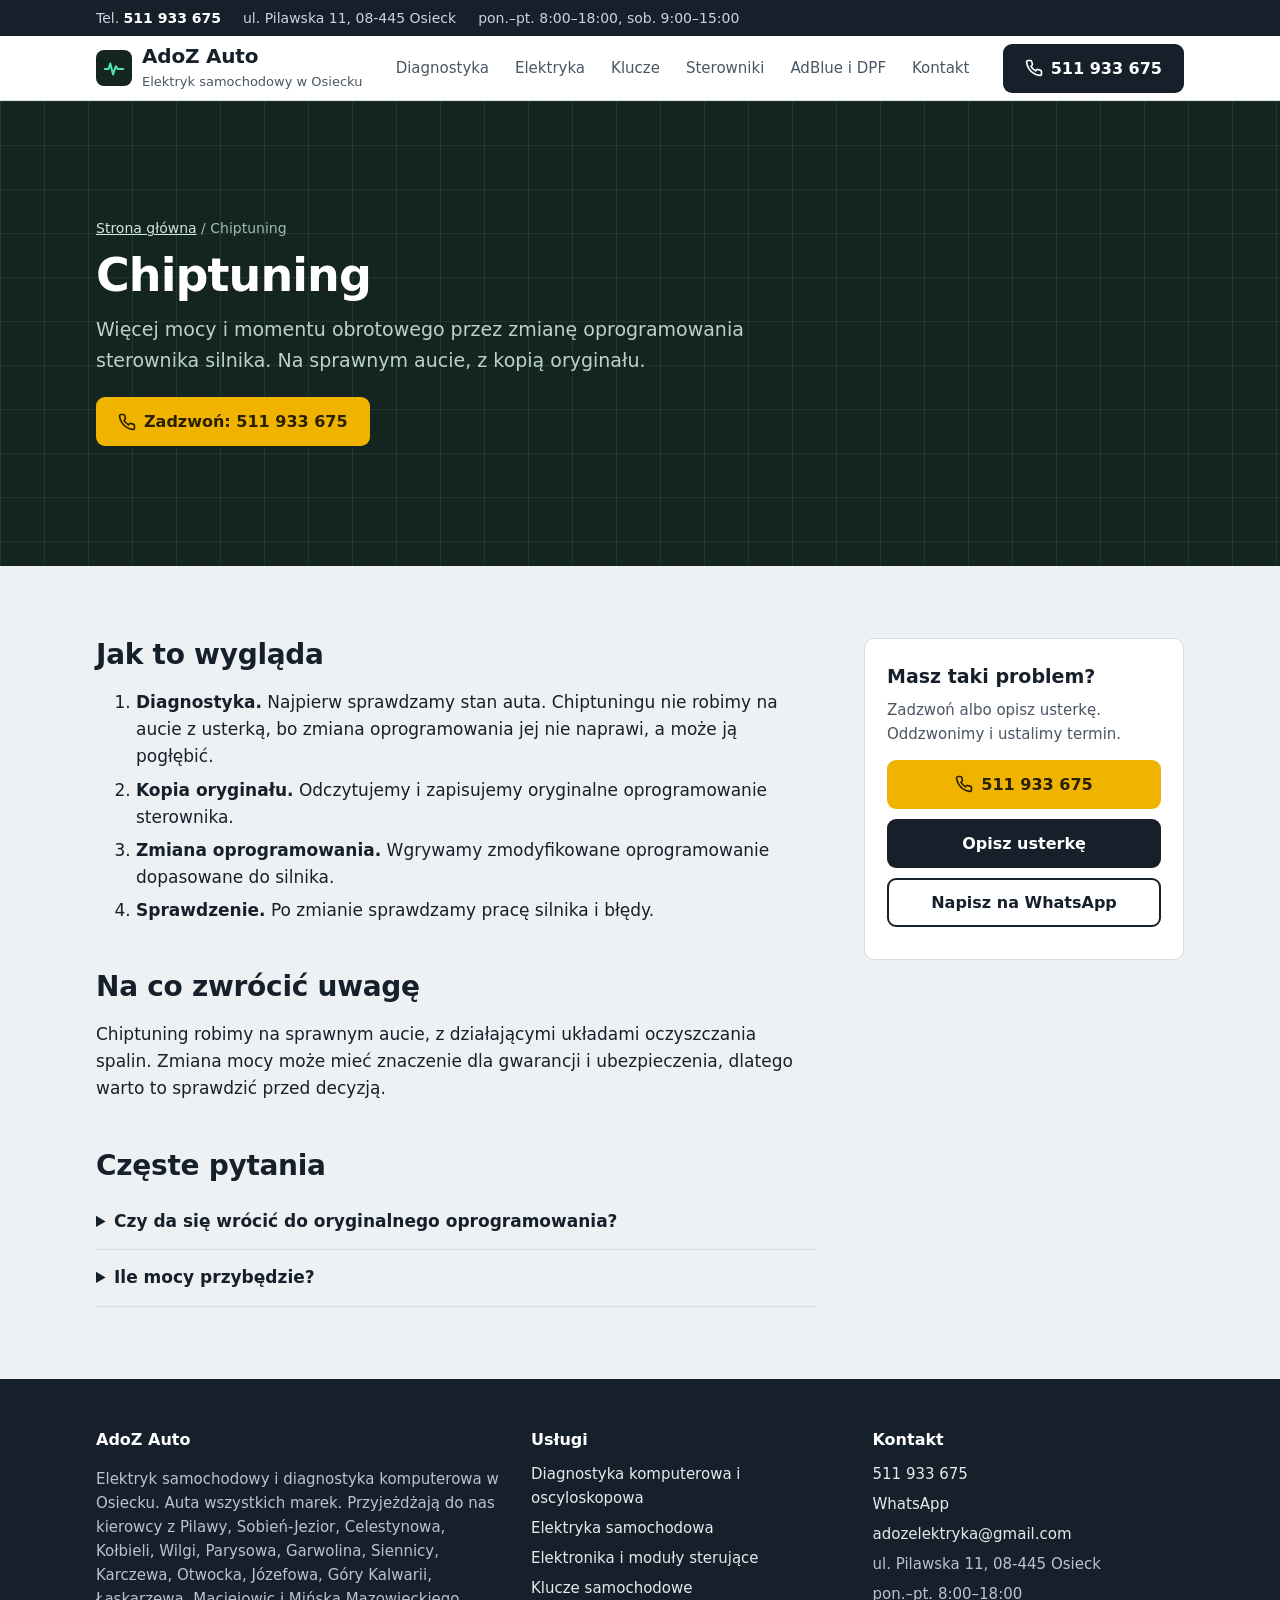
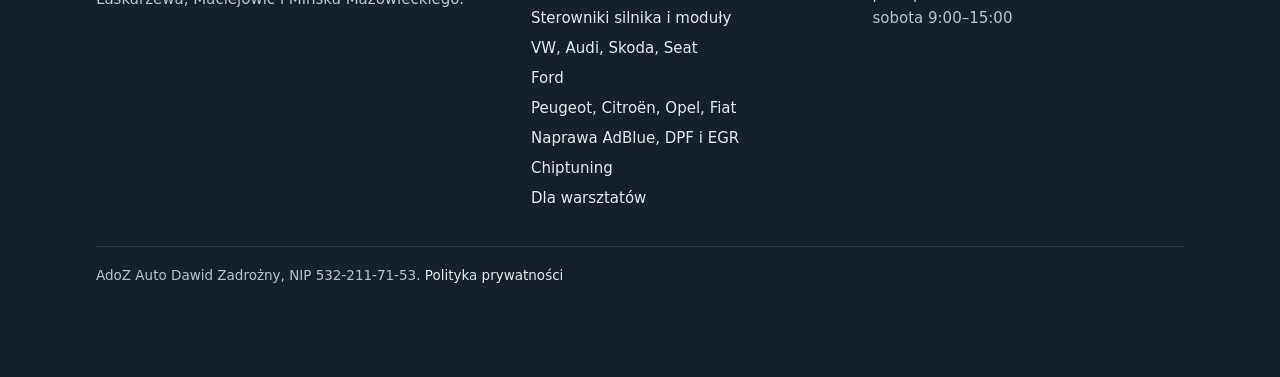
==== commit a0d62c29: "Stellantis w oprogramowaniu producenta: nowa podstrona, karta i opisy marek Co-Authored-By: Claude O" ====
--- a/chiptuning.html
+++ b/chiptuning.html
@@ -74,6 +74,7 @@
 <li><a href="sterowniki-i-moduly.html">Sterowniki silnika i moduły</a></li>
 <li><a href="vag-diagnostyka-i-kodowanie.html">VW, Audi, Skoda, Seat</a></li>
 <li><a href="ford-diagnostyka-i-programowanie.html">Ford</a></li>
+<li><a href="stellantis-diagnostyka-i-programowanie.html">Peugeot, Citroën, Opel, Fiat</a></li>
 <li><a href="naprawa-adblue-dpf-egr.html">Naprawa AdBlue, DPF i EGR</a></li>
 <li><a href="chiptuning.html">Chiptuning</a></li>
 <li><a href="dla-warsztatow.html">Dla warsztatów</a></li>
